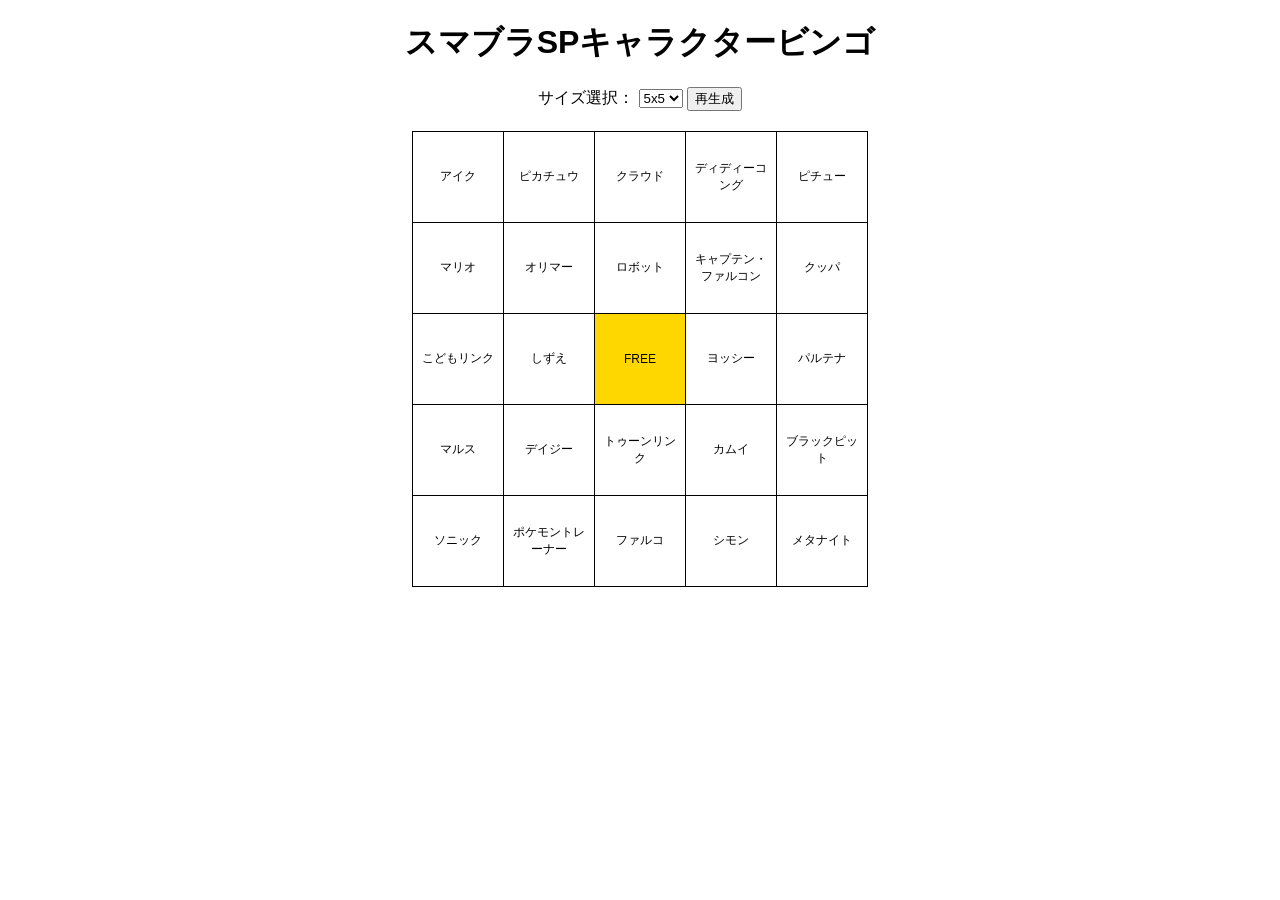
==== smash_bingo/index.html @ 2fd60c43 "スマブラビンゴとスプラビンゴを追加　ディレクトリ構造の変更" ====
<!DOCTYPE html>
<html lang="ja">
<head>
  <meta charset="UTF-8">
  <title>スマブラビンゴ</title>
  <style>
    body {
      text-align: center;
      font-family: sans-serif;
    }
    table {
      border-collapse: collapse;
      margin: 20px auto;
    }
    td {
      border: 1px solid #000;
      width: 80px;
      height: 80px;
      font-size: 12px;
      padding: 5px;
      cursor: pointer;
      vertical-align: middle;
      user-select: none;
    }
    td.marked {
      background-color: #ffd700;
    }
  </style>
</head>
<body>
  <h1>スマブラSPキャラクタービンゴ</h1>
  <label for="size">サイズ選択：</label>
  <select id="size">
    <option value="3">3x3</option>
    <option value="4">4x4</option>
    <option value="5" selected>5x5</option>
    <option value="6">6x6</option>
  </select>
  <button onclick="generateBingoCard()">再生成</button>
  <table id="bingo"></table>

  <script src="characters.js"></script>
  <script src="script.js"></script>
</body>
</html>
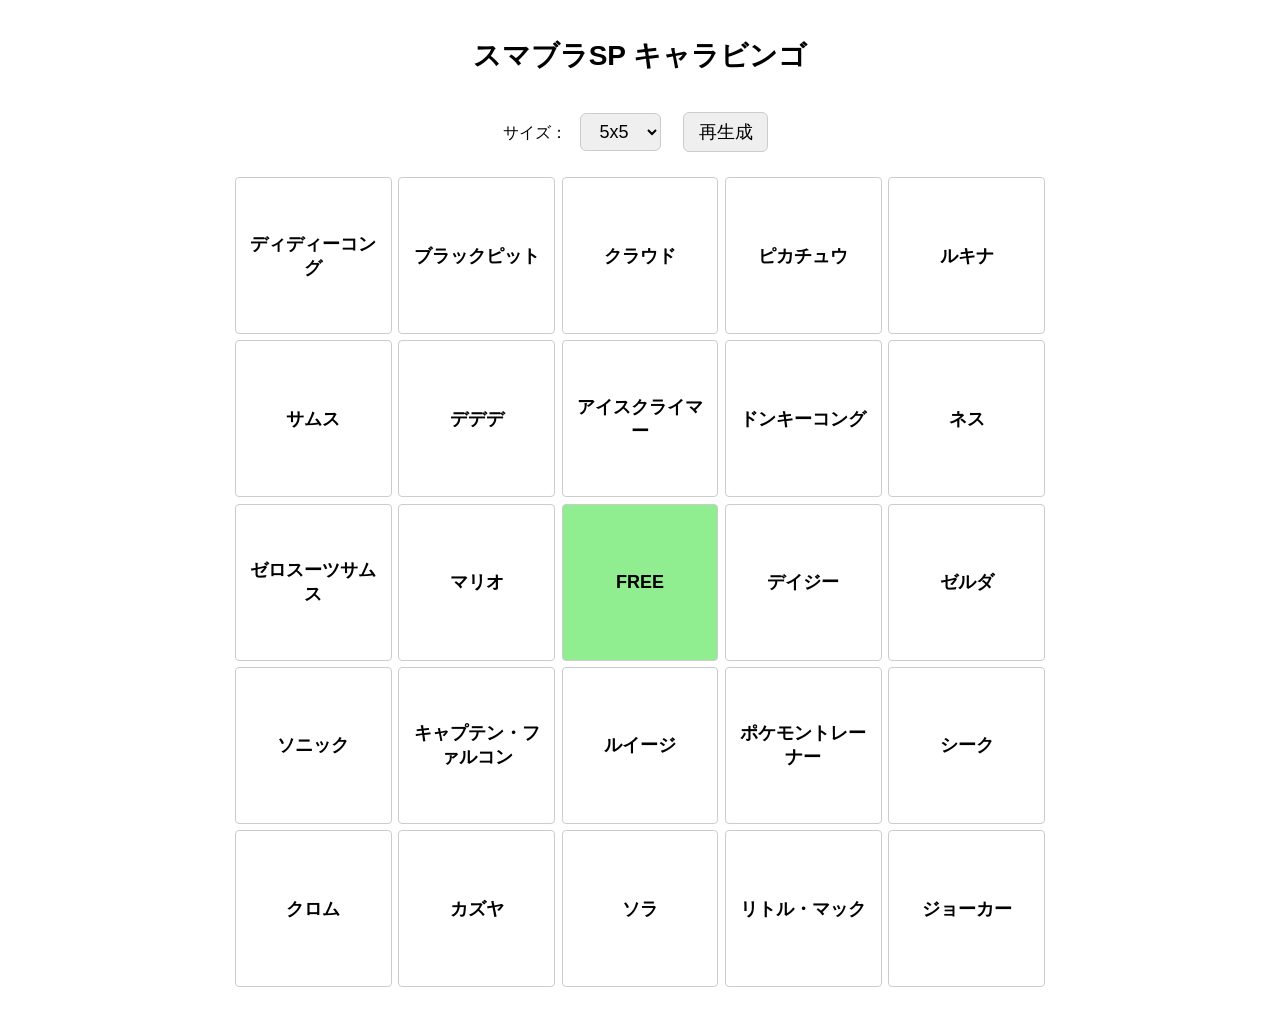
==== commit c9dbc0b5: "画面サイズに収まるよう修正、スプラビンゴすでに埋まってるブキを選ばないよう修正" ====
--- a/smash_bingo/index.html
+++ b/smash_bingo/index.html
@@ -2,42 +2,77 @@
 <html lang="ja">
 <head>
   <meta charset="UTF-8">
-  <title>スマブラビンゴ</title>
+  <meta name="viewport" content="width=device-width, initial-scale=1.0">
+  <title>スマブラSP キャラビンゴ</title>
   <style>
     body {
+      font-family: sans-serif;
       text-align: center;
-      font-family: sans-serif;
+      padding: 2vh 2vw;
+      margin: 0;
+      box-sizing: border-box;
     }
-    table {
-      border-collapse: collapse;
-      margin: 20px auto;
+
+    h1 {
+      font-size: clamp(16px, 5vw, 28px);
+      margin-bottom: 1em;
     }
-    td {
-      border: 1px solid #000;
-      width: 80px;
-      height: 80px;
-      font-size: 12px;
-      padding: 5px;
-      cursor: pointer;
-      vertical-align: middle;
+
+    select, button {
+      font-size: clamp(12px, 3vw, 18px);
+      padding: 0.4em 0.8em;
+      margin: 0.5em;
+      border-radius: 6px;
+      border: 1px solid #ccc;
+    }
+
+    .bingo-grid {
+      display: grid;
+      gap: 0.5vw;
+      margin: 1em auto;
+      justify-content: center;
+      max-width: 90vmin;
+      max-height: 90vmin;
+    }
+
+    .bingo-cell {
+      background-color: #fff;
+      border: 1px solid #ccc;
+      font-weight: bold;
+      font-size: clamp(10px, 2vw, 18px);
+      aspect-ratio: 1 / 1;
+      display: flex;
+      align-items: center;
+      justify-content: center;
+      box-sizing: border-box;
+      border-radius: 4px;
       user-select: none;
+      padding: 0.5em;
     }
-    td.marked {
-      background-color: #ffd700;
+
+    .bingo-cell.marked {
+      background-color: #90ee90;
+    }
+
+    .free {
+      background-color: #ffeb3b;
     }
   </style>
 </head>
 <body>
-  <h1>スマブラSPキャラクタービンゴ</h1>
-  <label for="size">サイズ選択：</label>
+  <h1>スマブラSP キャラビンゴ</h1>
+
+  <label for="size">サイズ：</label>
   <select id="size">
     <option value="3">3x3</option>
     <option value="4">4x4</option>
     <option value="5" selected>5x5</option>
     <option value="6">6x6</option>
   </select>
-  <button onclick="generateBingoCard()">再生成</button>
-  <table id="bingo"></table>
+
+  <button id="generate-btn">再生成</button>
+
+  <div id="bingo-card" class="bingo-grid"></div>
 
   <script src="characters.js"></script>
   <script src="script.js"></script>
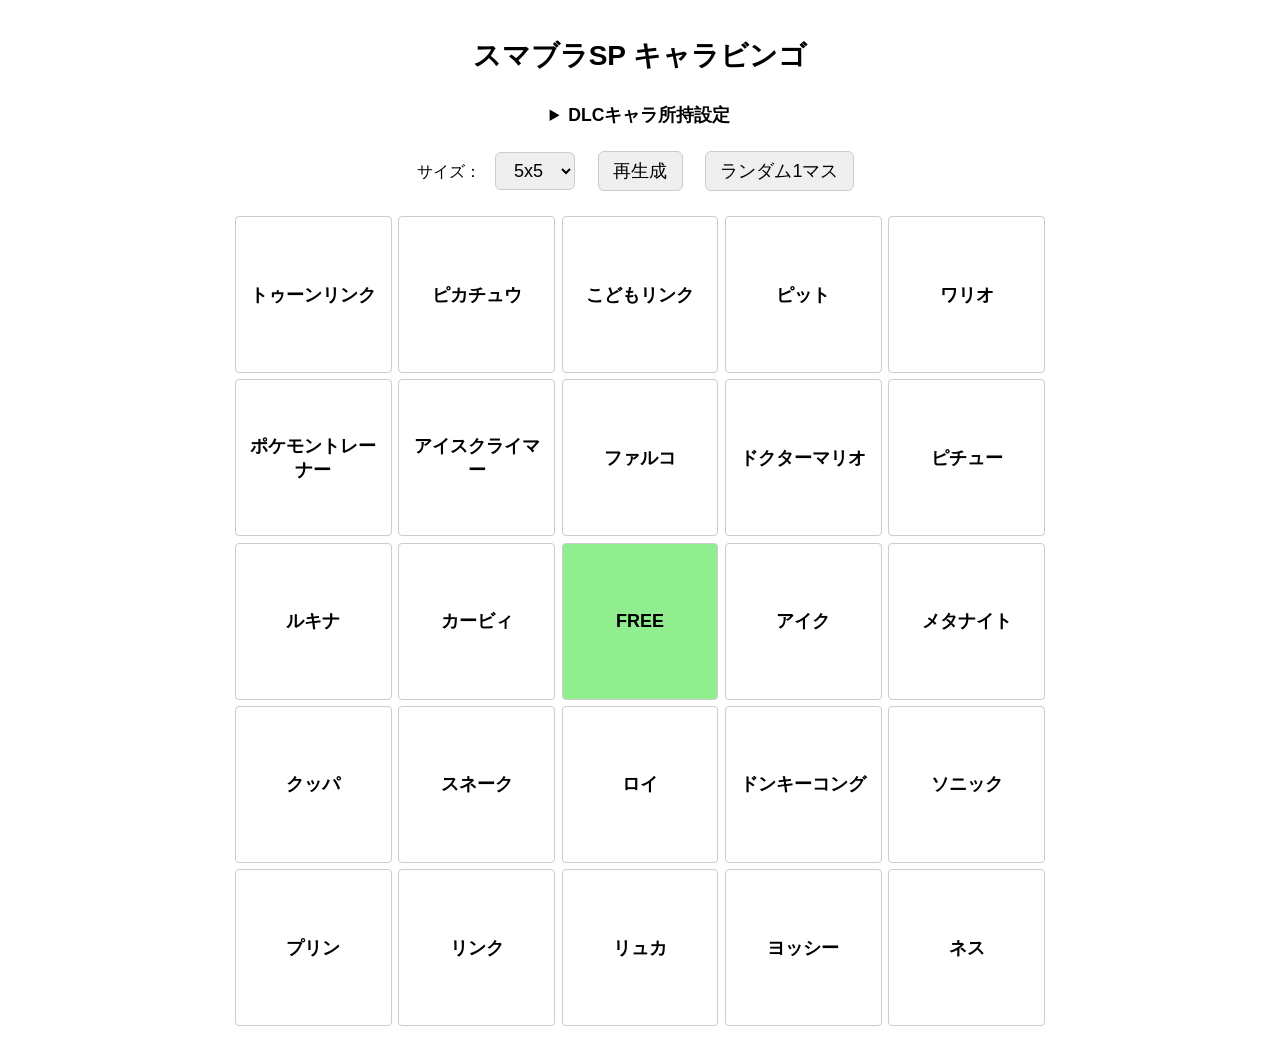
==== commit 340dae5c: "スマブラランダム選択機能の追加" ====
--- a/smash_bingo/index.html
+++ b/smash_bingo/index.html
@@ -57,10 +57,55 @@
     .free {
       background-color: #ffeb3b;
     }
+
+  .bingo-cell.highlight.marked{
+    background-color:#90ee90 !important;
+    animation:none;
+    border:2px solid green;
+  }
+
+    @keyframes blink{
+      0%{background:#fff;}
+      50%{background:#ffd0d0;}
+      100%{background:#fff;}
+    }
+
+    .bingo-cell.highlight{
+      border:3px solid red;
+      animation:blink 1s infinite;
+    }
+
+  @keyframes blink{
+    0%{background:#fff;}
+    50%{background:#ffd0d0;}
+    100%{background:#fff;}
+  }
+
+  #dlc-area{
+    display:flex;
+    flex-direction:column;
+    gap:4px;
+    margin-top:10px;
+  }
+
+  #dlc-section{
+    margin-bottom:15px;
+  }
+
+  #dlc-section summary{
+    cursor:pointer;
+    font-weight:bold;
+    font-size:1.1em;
+  }
   </style>
 </head>
 <body>
   <h1>スマブラSP キャラビンゴ</h1>
+
+<details id="dlc-section">
+  <summary>DLCキャラ所持設定</summary>  
+  <div id="dlc-area"></div>
+</details>
 
   <label for="size">サイズ：</label>
   <select id="size">
@@ -72,6 +117,8 @@
 
   <button id="generate-btn">再生成</button>
 
+  <button id="random-cell-btn">ランダム1マス</button>
+
   <div id="bingo-card" class="bingo-grid"></div>
 
   <script src="characters.js"></script>
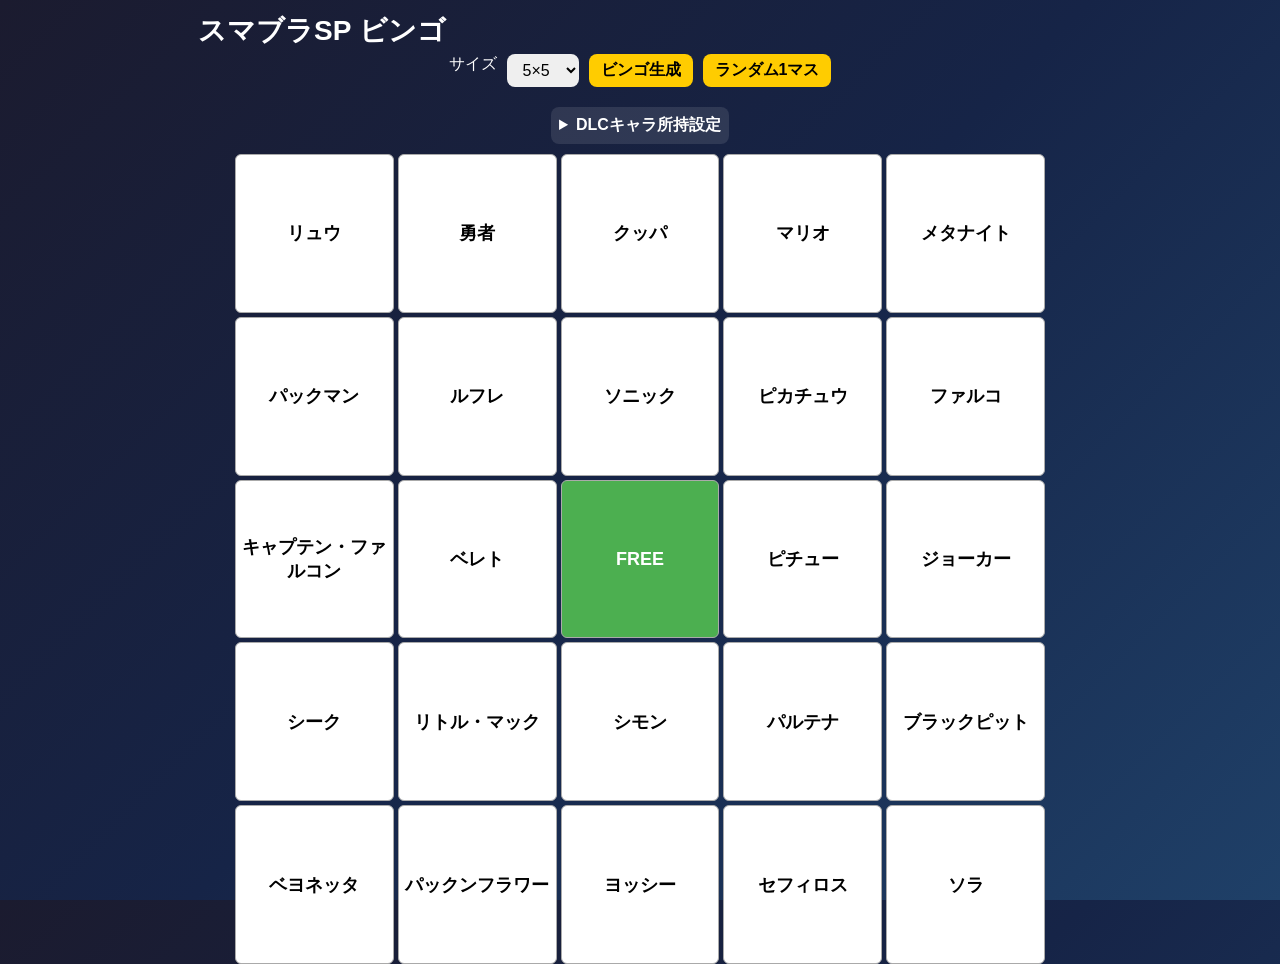
==== commit 7d53826b: "CSS色々いじった" ====
--- a/smash_bingo/index.html
+++ b/smash_bingo/index.html
@@ -5,121 +5,190 @@
   <meta name="viewport" content="width=device-width, initial-scale=1.0">
   <title>スマブラSP キャラビンゴ</title>
   <style>
-    body {
-      font-family: sans-serif;
-      text-align: center;
-      padding: 2vh 2vw;
-      margin: 0;
-      box-sizing: border-box;
-    }
+body{
+  margin:0;
+  font-family:sans-serif;
+  background:linear-gradient(135deg,#1b1b2f,#162447,#1f4068);
+  color:white;
 
-    h1 {
-      font-size: clamp(16px, 5vw, 28px);
-      margin-bottom: 1em;
-    }
+  height:100vh;
+  overflow:hidden;
 
-    select, button {
-      font-size: clamp(12px, 3vw, 18px);
-      padding: 0.4em 0.8em;
-      margin: 0.5em;
-      border-radius: 6px;
-      border: 1px solid #ccc;
-    }
+  display:flex;
+  justify-content:center;
+}
 
-    .bingo-grid {
-      display: grid;
-      gap: 0.5vw;
-      margin: 1em auto;
-      justify-content: center;
-      max-width: 90vmin;
-      max-height: 90vmin;
-    }
+#container{
+  width:min(95vw,900px);
+  height:100vh;
 
-    .bingo-cell {
-      background-color: #fff;
-      border: 1px solid #ccc;
-      font-weight: bold;
-      font-size: clamp(10px, 2vw, 18px);
-      aspect-ratio: 1 / 1;
-      display: flex;
-      align-items: center;
-      justify-content: center;
-      box-sizing: border-box;
-      border-radius: 4px;
-      user-select: none;
-      padding: 0.5em;
-    }
+  display:flex;
+  flex-direction:column;
 
-    .bingo-cell.marked {
-      background-color: #90ee90;
-    }
+  padding:8px;
+  box-sizing:border-box;
+}
 
-    .free {
-      background-color: #ffeb3b;
-    }
+h1{
+  margin:10px 0;
+  font-size:clamp(20px,4vw,32px);
+}
 
-  .bingo-cell.highlight.marked{
-    background-color:#90ee90 !important;
-    animation:none;
-    border:2px solid green;
-  }
+#controls{
+  display:flex;
+  flex-wrap:wrap;
+  justify-content:center;
+  gap:10px;
+  margin-bottom:10px;
+}
 
-    @keyframes blink{
-      0%{background:#fff;}
-      50%{background:#ffd0d0;}
-      100%{background:#fff;}
-    }
+select,button{
+  font-size:clamp(12px,2vw,16px);
+  padding:6px 12px;
+  border-radius:8px;
+  border:none;
+}
 
-    .bingo-cell.highlight{
-      border:3px solid red;
-      animation:blink 1s infinite;
-    }
+button{
+  background:#ffcc00;
+  font-weight:bold;
+  cursor:pointer;
+}
 
-  @keyframes blink{
-    0%{background:#fff;}
-    50%{background:#ffd0d0;}
-    100%{background:#fff;}
-  }
+button:hover{
+  background:#ffd84d;
+}
 
-  #dlc-area{
-    display:flex;
-    flex-direction:column;
-    gap:4px;
-    margin-top:10px;
-  }
+details{
+  margin:10px auto;
+  background:rgba(255,255,255,0.1);
+  border-radius:8px;
+  padding:8px;
+}
 
-  #dlc-section{
-    margin-bottom:15px;
-  }
+summary{
+  cursor:pointer;
+  font-weight:bold;
+  font-size:16px;
+}
 
-  #dlc-section summary{
-    cursor:pointer;
-    font-weight:bold;
-    font-size:1.1em;
-  }
+#dlc-area{
+  margin-top:10px;
+  display:grid;
+  grid-template-columns:repeat(auto-fit,minmax(140px,1fr));
+  gap:6px 10px;
+}
+
+#dlc-area{
+  margin-top:6px;
+
+  display:grid;
+  grid-template-columns:repeat(3,1fr);
+
+  gap:4px 8px;
+
+  font-size:12px;
+}
+
+.bingo-grid{
+  flex:1;
+
+  display:grid;
+
+  gap:4px;
+
+  width:100%;
+  height:100%;
+
+  max-width:90vmin;
+  max-height:90vmin;
+
+  margin:auto;
+}
+
+.bingo-cell{
+  background:white;
+  color:black;
+  border-radius:6px;
+  border:1px solid #aaa;
+  font-weight:bold;
+  font-size:clamp(10px,1.8vw,18px);
+  aspect-ratio:1/1;
+  display:flex;
+  justify-content:center;
+  align-items:center;
+  text-align:center;
+  padding:4px;
+  cursor:pointer;
+  user-select:none;
+  transition:0.15s;
+}
+
+.bingo-cell:hover{
+  transform:scale(1.05);
+}
+
+.bingo-cell.marked{
+  background:#4caf50;
+  color:white;
+}
+
+.free{
+  background:#ffcc00;
+}
+
+.bingo-cell.highlight{
+  border:3px solid red;
+  animation:blink 1s infinite;
+}
+
+.bingo-cell.highlight.marked{
+  background:#4caf50 !important;
+  animation:none;
+  border:2px solid green;
+}
+
+@keyframes blink{
+  0%{background:#fff;}
+  50%{background:#ffd0d0;}
+  100%{background:#fff;}
+}
+
+h1{
+  margin:4px 0;
+  font-size:clamp(18px,3vw,28px);
+}
+
   </style>
 </head>
 <body>
-  <h1>スマブラSP キャラビンゴ</h1>
 
-<details id="dlc-section">
-  <summary>DLCキャラ所持設定</summary>  
-  <div id="dlc-area"></div>
+<div id="container">
+
+<h1>スマブラSP ビンゴ</h1>
+
+<div id="controls">
+
+サイズ
+<select id="size">
+<option value="3">3×3</option>
+<option value="5" selected>5×5</option>
+<option value="7">7×7</option>
+</select>
+
+<button id="generate-btn">ビンゴ生成</button>
+<button id="random-cell-btn">ランダム1マス</button>
+
+</div>
+
+<details>
+<summary>DLCキャラ所持設定</summary>
+<div id="dlc-area"></div>
 </details>
 
-  <label for="size">サイズ：</label>
-  <select id="size">
-    <option value="3">3x3</option>
-    <option value="4">4x4</option>
-    <option value="5" selected>5x5</option>
-    <option value="6">6x6</option>
-  </select>
+<div id="bingo-card" class="bingo-grid"></div>
 
-  <button id="generate-btn">再生成</button>
-
-  <button id="random-cell-btn">ランダム1マス</button>
-
-  <div id="bingo-card" class="bingo-grid"></div>
+</div>
 
   <script src="characters.js"></script>
   <script src="script.js"></script>
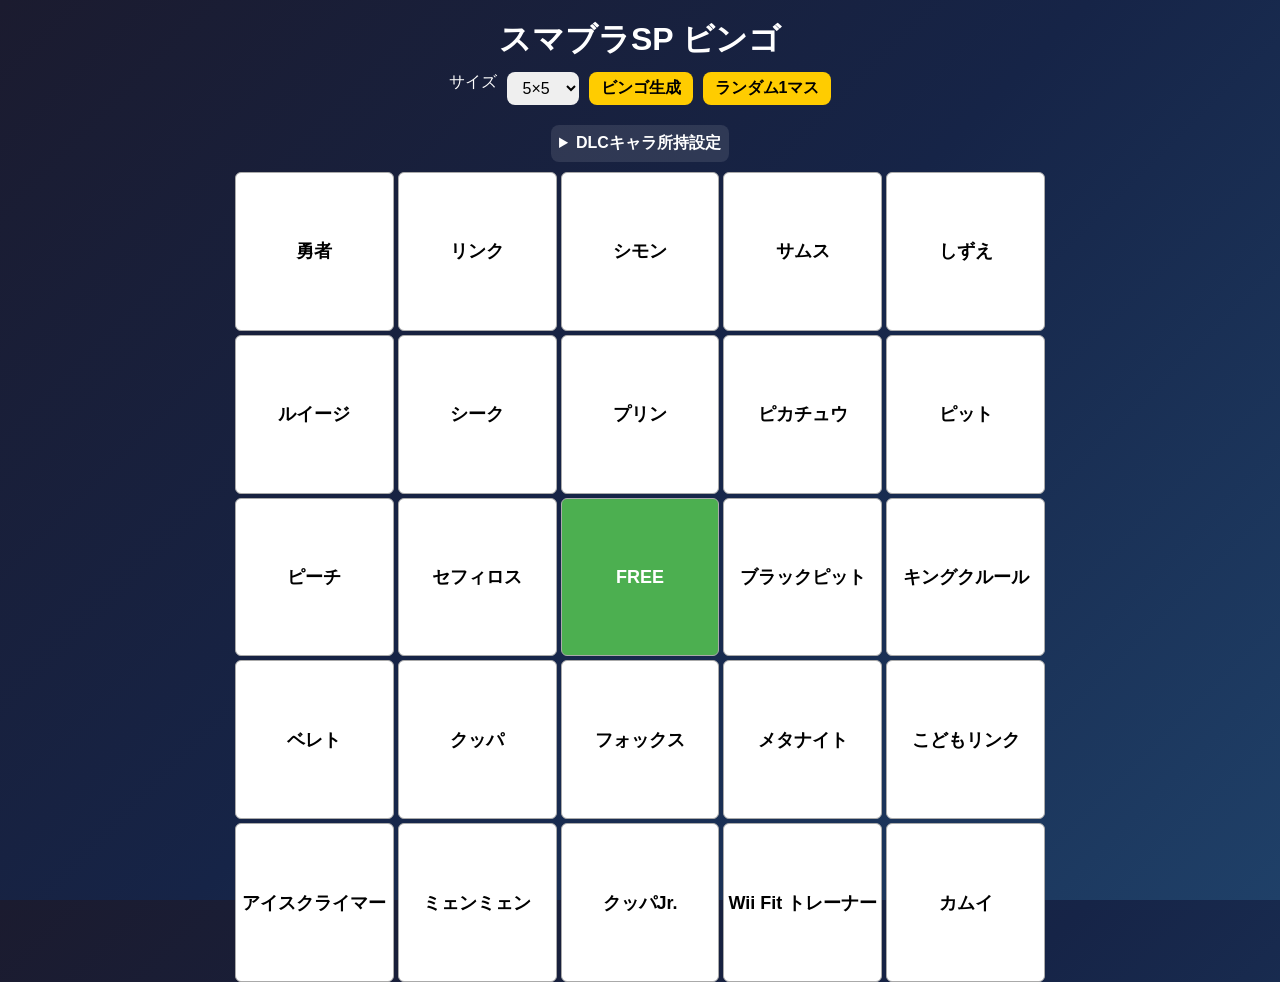
==== commit b7576bbc: "スマブラのタイトルを中央に修正" ====
--- a/smash_bingo/index.html
+++ b/smash_bingo/index.html
@@ -32,6 +32,7 @@
 h1{
   margin:10px 0;
   font-size:clamp(20px,4vw,32px);
+  text-align:center;
 }
 
 #controls{
@@ -70,13 +71,6 @@
   cursor:pointer;
   font-weight:bold;
   font-size:16px;
-}
-
-#dlc-area{
-  margin-top:10px;
-  display:grid;
-  grid-template-columns:repeat(auto-fit,minmax(140px,1fr));
-  gap:6px 10px;
 }
 
 #dlc-area{
@@ -154,11 +148,6 @@
   100%{background:#fff;}
 }
 
-h1{
-  margin:4px 0;
-  font-size:clamp(18px,3vw,28px);
-}
-
   </style>
 </head>
 <body>
